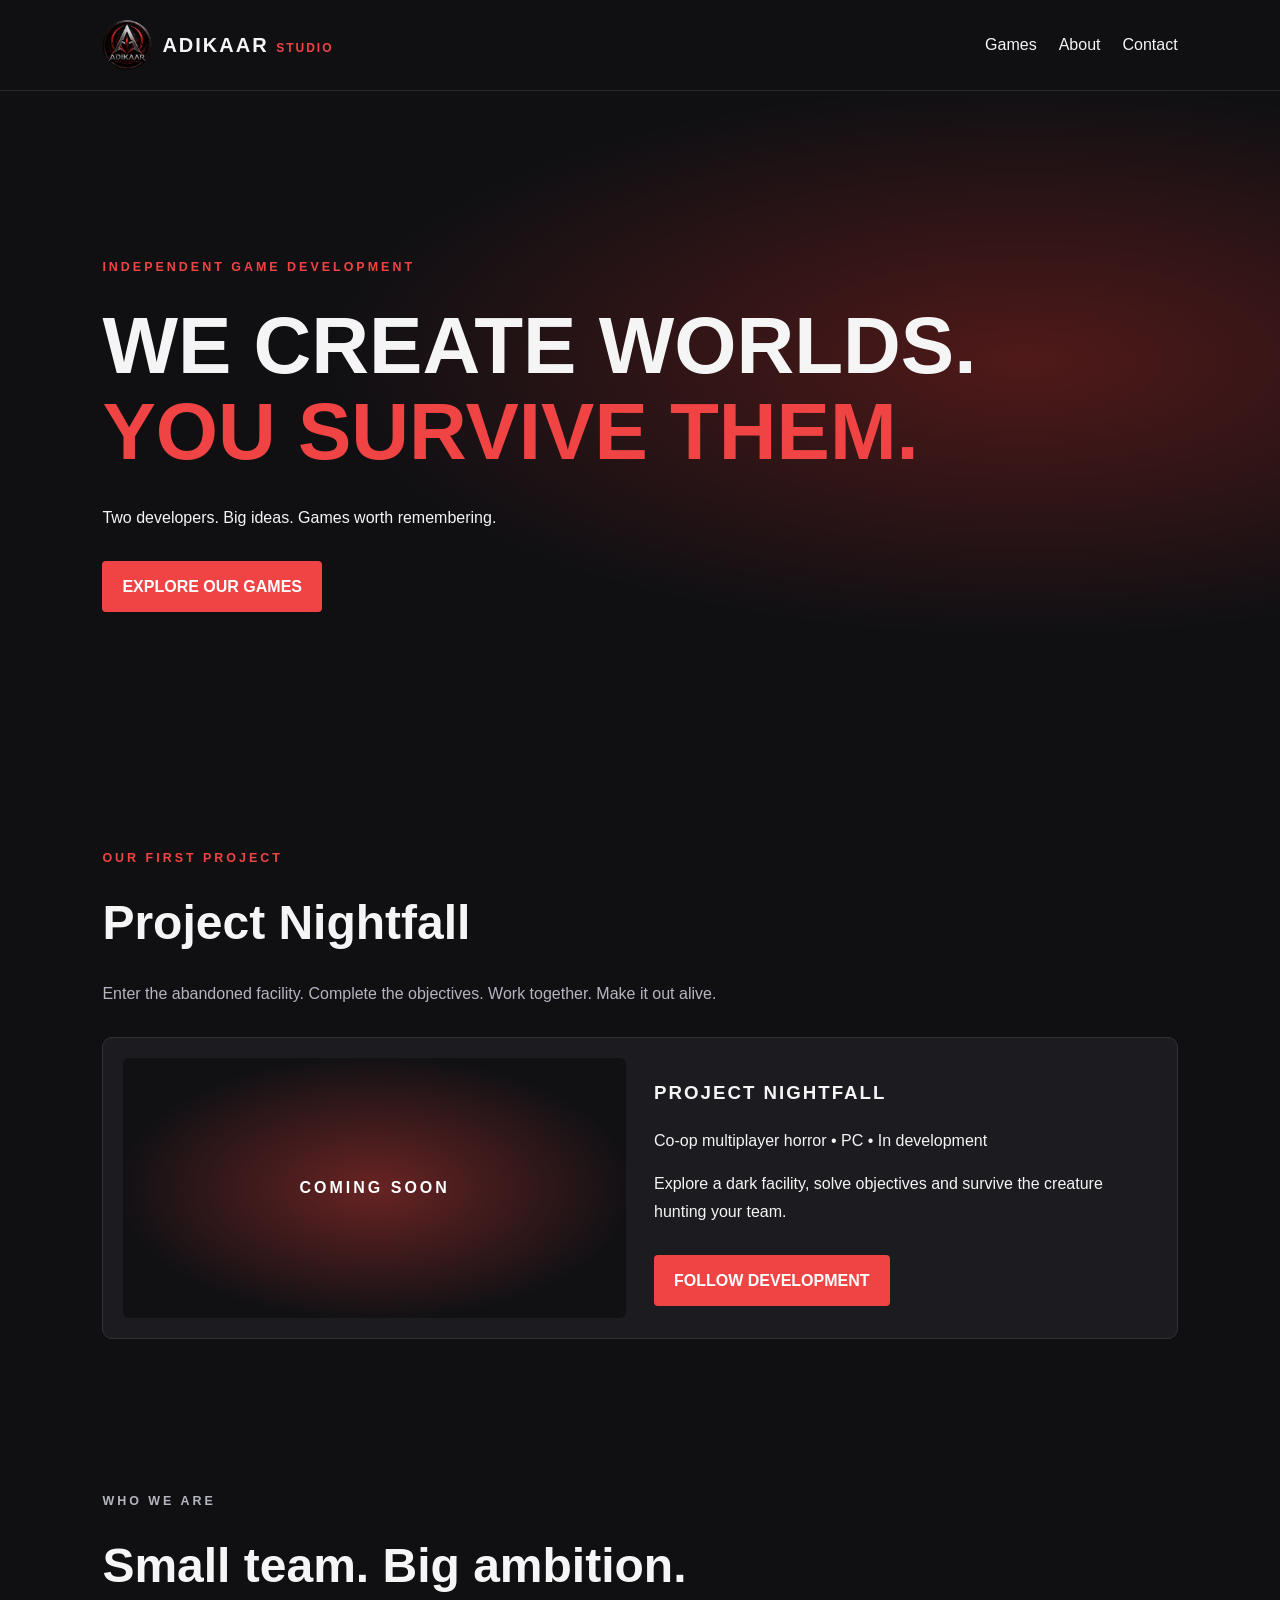
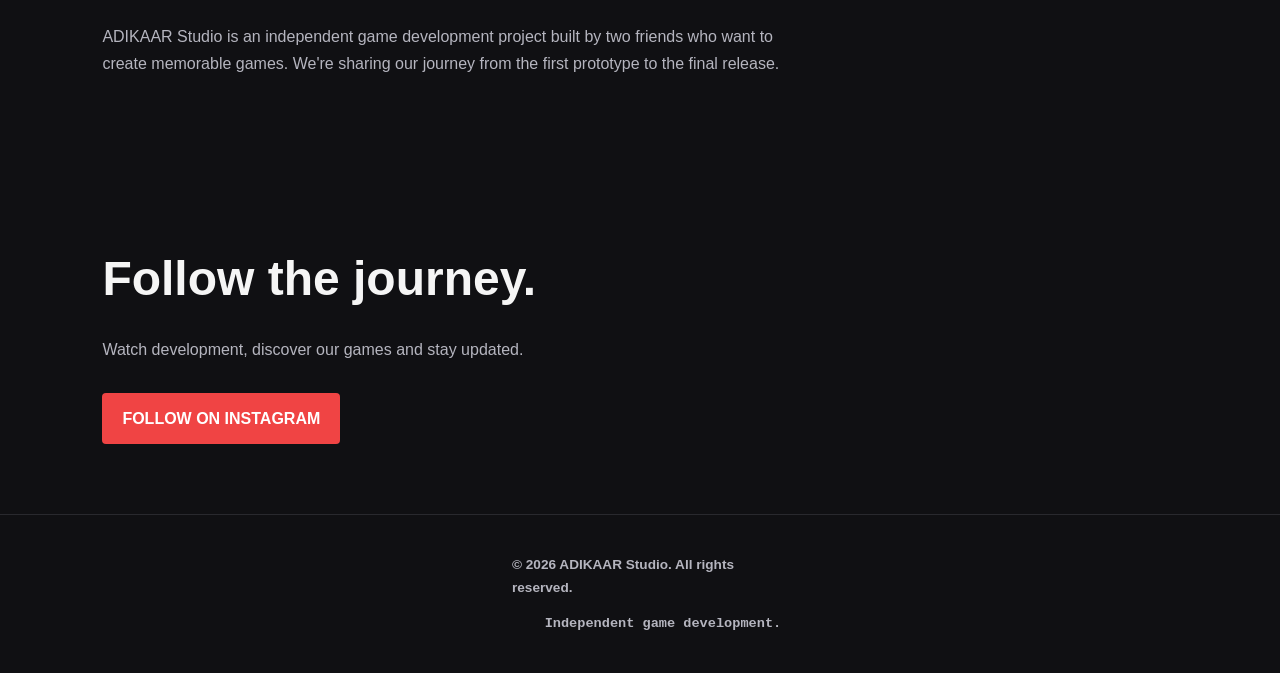
==== index.html @ 53c15359 "Add files via upload" ====
<!DOCTYPE html>
<html lang="en">
<head>
  <meta charset="UTF-8">
  <meta name="viewport" content="width=device-width, initial-scale=1">
  <meta name="theme-color" content="#101013">
  <meta name="description"
        content="ADIKAAR Studio is an independent game studio creating immersive games.">
  <title>ADIKAAR Studio | Independent Games</title>
  <link rel="stylesheet" href="style.css">
</head>
<body>
  <header class="navbar">
    <div class="logo">

     <img src="/Logo.jpeg" href="#home"  alt="ADIKAAR Studio Logo">
     <a class="brand" href="#home">ADIKAAR <span>STUDIO</span></a>

    </div>
    
    <nav>
      <a href="#games">Games</a>
      <a href="#about">About</a>
      <a href="#contact">Contact</a>
    </nav>
  </header>

  <main>
    <section class="hero" id="home">
      <p class="eyebrow">INDEPENDENT GAME DEVELOPMENT</p>
      <h1>WE CREATE WORLDS.<br><span>YOU SURVIVE THEM.</span></h1>
      <p>Two developers. Big ideas. Games worth remembering.</p>
      <a class="button" href="#games">EXPLORE OUR GAMES</a>
    </section>

    <section class="section" id="games">
      <p class="eyebrow">OUR FIRST PROJECT</p>
      <h2>Project Nightfall</h2>
      <p class="muted">
        Enter the abandoned facility. Complete the objectives.
        Work together. Make it out alive.
      </p>
      <div class="game-card">
        <div class="game-art">
          <span>COMING SOON</span>
        </div>
        <div class="game-info">
          <h3>PROJECT NIGHTFALL</h3>
          <p>Co-op multiplayer horror • PC • In development</p>
          <p>
            Explore a dark facility, solve objectives and
            survive the creature hunting your team.
          </p>
          <a class="button" href="#contact">FOLLOW DEVELOPMENT</a>
        </div>
      </div>
    </section>

    <section class="section about" id="about">
      <p class="eyebrow">WHO WE ARE</p>
      <h2>Small team. Big ambition.</h2>
      <p>
        ADIKAAR Studio is an independent game development project
        built by two friends who want to create memorable games.
        We're sharing our journey from the first prototype
        to the final release.
      </p>
    </section>

    <section class="section contact" id="contact">
      <h2>Follow the journey.</h2>
      <p>Watch development, discover our games and stay updated.</p>
      <!-- Replace with your real Instagram URL -->
      <a class="button" href="https://www.instagram.com/_.adikaar._?psln=MTh4NjVuMjlyam9oOQ=="
         target="_blank" rel="noopener noreferrer">
        FOLLOW ON INSTAGRAM
      </a>
    </section>
  </main>

  <footer>
    <p>© <span id="year"></span> ADIKAAR Studio. All rights reserved.</p>
        <pre>    Independent game development.</pre>
  </footer>

  <script src="script.js"></script>
</body>
</html>
---- style.css ----
:root {
  --bg: #101013;
  --panel: #1b1b20;
  --red: #f04444;
  --white: #f5f5f5;
  --muted: #b5b5bf;
}

* {
  box-sizing: border-box;
}

html {
  scroll-behavior: smooth;
}

body {
  margin: 0;
  background: var(--bg);
  color: var(--white);
  font-family: Arial, Helvetica, sans-serif;
  line-height: 1.7;
}

a {
  color: inherit;
  text-decoration: none;
}

.navbar {
  display: flex;
  justify-content: space-between;
  align-items: center;
  gap: 20px;
  padding: 20px 8%;
  border-bottom: 1px solid #29292e;
}




.logo {
    display: flex;
    align-items: center;
    gap: 10px;
    img {
      width: 50px;
      height: 50px;
      border-radius: 50%;
    }
}

.brand {
  font-weight: 900;
  letter-spacing: 2px;
  font-size: 1.25rem;
}

.brand span {
  color: var(--red);
  font-size: 0.75rem;
}

nav {
  display: flex;
  gap: 22px;
}

nav a:hover {
  color: var(--red);
}

.hero {
  min-height: 75vh;
  padding: 110px 8%;
  display: flex;
  flex-direction: column;
  align-items: flex-start;
  justify-content: center;
  background:
    radial-gradient(ellipse at 80% 40%,
    #501919 0%, transparent 48%);
}

.hero h1 {
  font-size: clamp(2.4rem, 7vw, 5rem);
  line-height: 1.08;
  margin: 12px 0;
}

.hero h1 span,
.eyebrow {
  color: var(--red);
}

.eyebrow {
  font-size: 0.78rem;
  font-weight: bold;
  letter-spacing: 3px;
}

.button {
  display: inline-block;
  padding: 12px 20px;
  margin-top: 14px;
  background: var(--red);
  color: white;
  font-weight: bold;
  border-radius: 4px;
}

.button:hover {
  background: #c82d2d;
}

.section {
  padding: 70px 8%;
}

.section h2 {
  font-size: clamp(2rem, 5vw, 3rem);
  margin: 5px 0 12px;
}

.muted,
.about p,
.contact p {
  color: var(--muted);
  max-width: 680px;
}

.game-card {
  margin-top: 30px;
  display: grid;
  grid-template-columns: 1fr 1fr;
  gap: 28px;
  padding: 20px;
  background: var(--panel);
  border: 1px solid #303036;
  border-radius: 10px;
}

.game-art {
  min-height: 260px;
  display: grid;
  place-items: center;
  background:
    radial-gradient(ellipse at center, #692323, #111114 72%);
  border-radius: 6px;
  color: white;
  font-weight: bold;
  letter-spacing: 3px;
}

.game-info h3 {
  letter-spacing: 2px;
}

footer {
  padding: 24px 40%;
  border-top: 1px solid #29292e;
  color: var(--muted);
  font-size: 0.85rem;
  font-weight: bold;

}

@media (max-width: 650px) {
  .navbar {
    padding: 16px 5%;
    flex-wrap: wrap;
  }

  nav {
    gap: 14px;
    font-size: 0.9rem;
  }

  .hero {
    padding: 80px 6%;
  }

  .section {
    padding: 50px 6%;
  }

  .game-card {
    grid-template-columns: 1fr;
  }
}
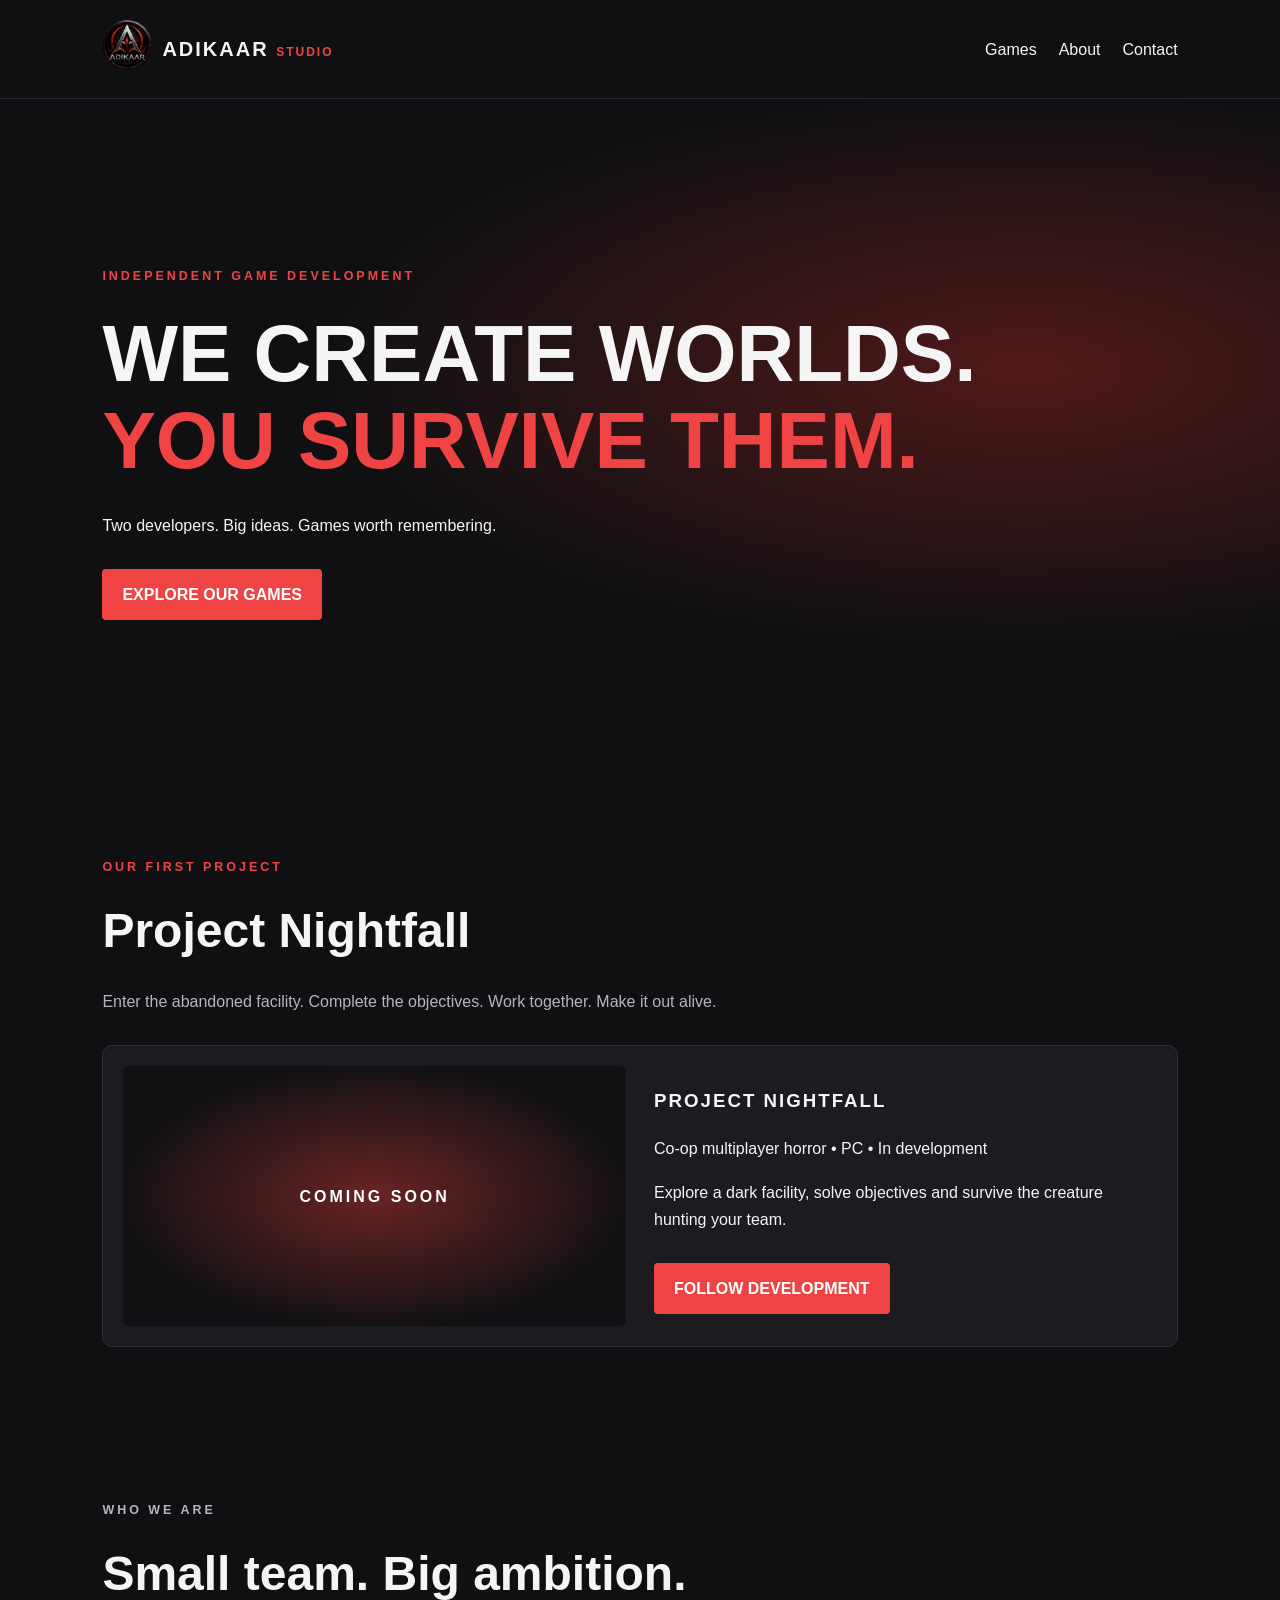
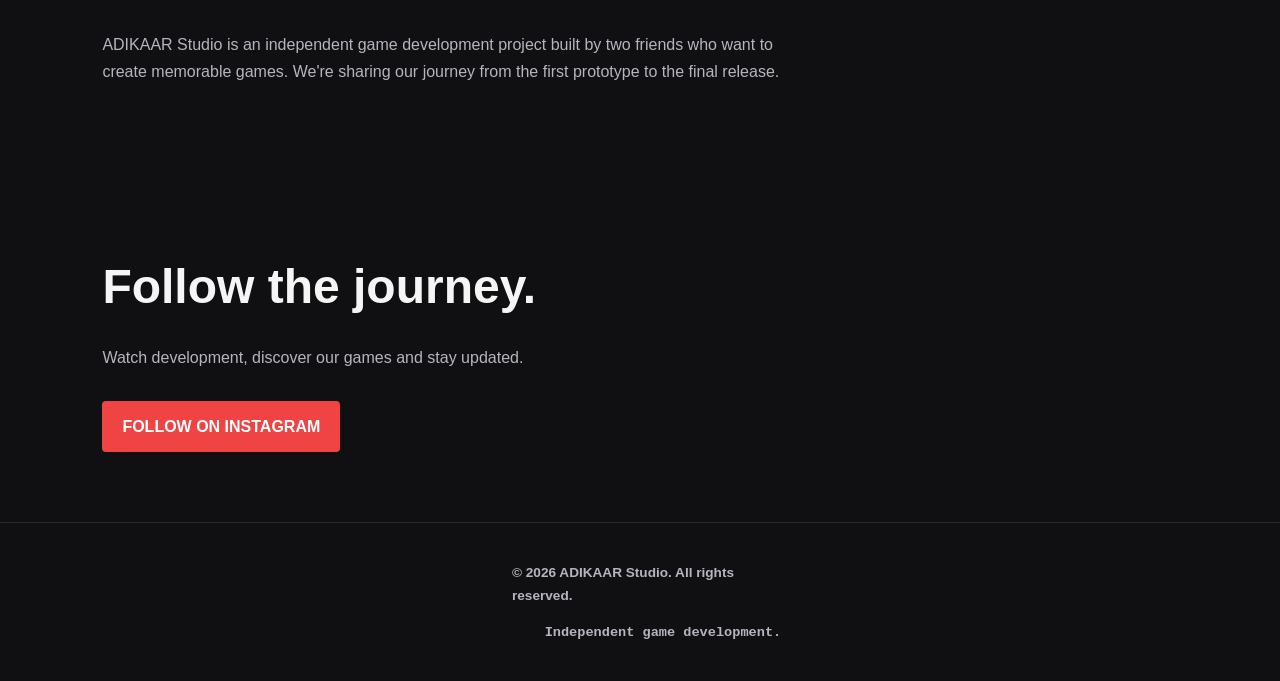
==== commit ae07d476: "Update index.html" ====
--- a/index.html
+++ b/index.html
@@ -14,7 +14,9 @@
   <header class="navbar">
     <div class="logo">
 
-     <img src="/Logo.jpeg" href="#home"  alt="ADIKAAR Studio Logo">
+     <a href="#home">
+      <img src="/Logo.jpeg" alt="ADIKAAR Studio Logo">
+     </a> 
      <a class="brand" href="#home">ADIKAAR <span>STUDIO</span></a>
 
     </div>
